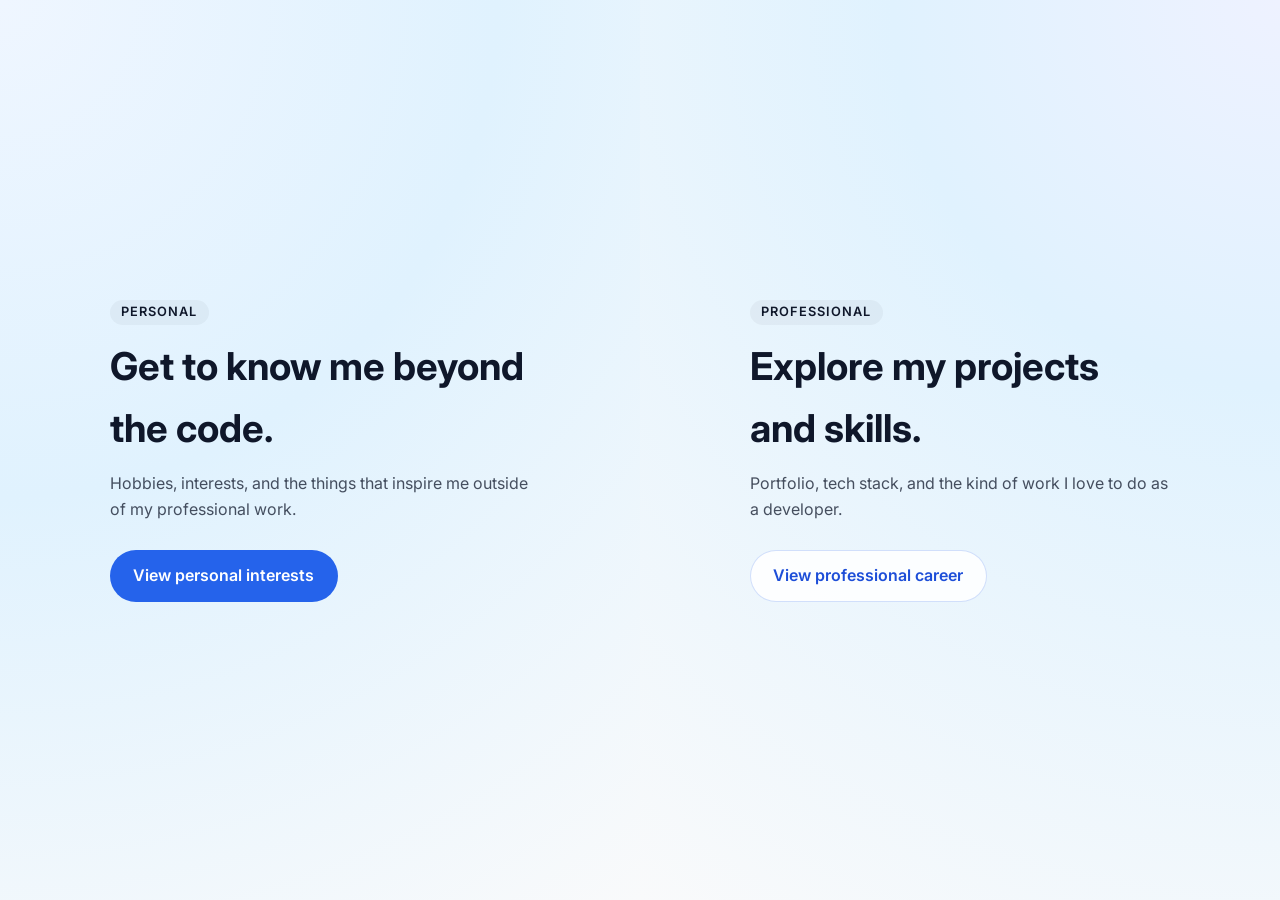
==== index.html @ aa174699 "Add admin login and editable projects Co-authored-by: Cursor <cursoragent@cursor.com>" ====
<!DOCTYPE html>
<html lang="en">
<head>
  <meta charset="UTF-8" />
  <meta name="viewport" content="width=device-width, initial-scale=1.0" />
  <title>Yash Sanghi • Portfolio</title>
  <meta name="description"
    content="Portfolio of Yash Sanghi, a B.Tech student and full‑stack web developer building clean, modern web applications." />
  <link rel="preconnect" href="https://fonts.googleapis.com">
  <link rel="preconnect" href="https://fonts.gstatic.com" crossorigin>
  <link
    href="https://fonts.googleapis.com/css2?family=Inter:wght@400;500;600;700&display=swap"
    rel="stylesheet">
  <link rel="stylesheet" href="styles.css" />
</head>
<body class="splash-body page">
  <main class="splash">
    <div class="splash-panel splash-panel--left">
      <div class="splash-content">
        <p class="splash-eyebrow">Personal</p>
        <h1>Get to know me beyond the code.</h1>
        <p class="splash-text">
          Hobbies, interests, and the things that inspire me outside of my professional work.
        </p>
        <a href="personal.html" class="btn splash-btn">View personal interests</a>
      </div>
    </div>
    <div class="splash-panel splash-panel--right">
      <div class="splash-content">
        <p class="splash-eyebrow">Professional</p>
        <h1>Explore my projects and skills.</h1>
        <p class="splash-text">
          Portfolio, tech stack, and the kind of work I love to do as a developer.
        </p>
        <a href="professional.html" class="btn-ghost splash-btn">View professional career</a>
      </div>
    </div>
  </main>

  <script src="script.js"></script>
</body>
</html>
---- styles.css ----
/* --- Base Reset --- */
* {
  box-sizing: border-box;
}

html {
  scroll-behavior: smooth;
}

body,
.page {
  margin: 0;
  font-family: 'Inter', system-ui, -apple-system, BlinkMacSystemFont, 'Segoe UI', sans-serif;
  color: #0f172a;
  background: radial-gradient(circle at top left, #e0f2fe 0, #f9fafb 45%, #eff6ff 100%);
  line-height: 1.6;
}

.page {
  opacity: 1;
  transform: translateY(0);
  transition: opacity 0.35s ease, transform 0.35s ease;
}

.page.page-enter {
  opacity: 1;
  transform: translateY(0);
}

.page.page-leave {
  opacity: 0;
  transform: translateY(8px);
}

.splash-body {
  min-height: 100vh;
}

a {
  color: inherit;
  text-decoration: none;
}

.container {
  width: min(1100px, 92%);
  margin: 0 auto;
}

h1, h2, h3, h4, h5 {
  margin: 0;
  font-weight: 700;
}

p {
  margin: 0;
}

button,
input,
textarea {
  font-family: inherit;
}

/* --- Splash --- */
.splash {
  display: grid;
  grid-template-columns: repeat(2, minmax(0, 1fr));
  min-height: 100vh;
}

.splash-panel {
  position: relative;
  display: flex;
  align-items: center;
  justify-content: center;
  padding: 2.5rem 2rem;
  color: #0f172a;
}

.splash-panel--left {
  background: radial-gradient(circle at top left, #eff6ff 0, #e0f2fe 45%, #f9fafb 100%);
}

.splash-panel--right {
  background: radial-gradient(circle at top right, #eef2ff 0, #e0f2fe 35%, #f9fafb 100%);
}

.splash-content {
  max-width: 420px;
}

.splash-eyebrow {
  display: inline-flex;
  padding: 0.15rem 0.7rem;
  border-radius: 999px;
  background: rgba(15, 23, 42, 0.04);
  font-size: 0.8rem;
  font-weight: 600;
  text-transform: uppercase;
  letter-spacing: 0.08em;
  margin-bottom: 0.7rem;
}

.splash h1 {
  font-size: clamp(1.9rem, 4vw, 2.4rem);
  margin-bottom: 0.75rem;
}

.splash-text {
  max-width: 420px;
  color: rgba(15, 23, 42, 0.75);
  margin-bottom: 1.5rem;
}

.splash-btn {
  margin-top: 0.25rem;
}

/* --- Header --- */
.site-header {
  position: sticky;
  top: 0;
  background: rgba(255, 255, 255, 0.94);
  border-bottom: 1px solid rgba(15, 23, 42, 0.08);
  z-index: 20;
}

.header-inner {
  display: flex;
  align-items: center;
  justify-content: space-between;
  gap: 1.5rem;
  padding: 1rem 0;
}

.brand h1 {
  font-size: 1.35rem;
  letter-spacing: -0.02em;
}

.subtitle {
  margin-top: 0.25rem;
  font-size: 0.85rem;
  color: rgba(15, 23, 42, 0.7);
}

.nav {
  display: flex;
  gap: 1.25rem;
}

.nav a {
  padding: 0.4rem 0.2rem;
  font-weight: 600;
  border-radius: 6px;
  transition: background 120ms ease;
}

.nav a:hover {
  background: rgba(15, 23, 42, 0.08);
}

.menu-toggle {
  display: none;
  border: 0;
  background: none;
  cursor: pointer;
  padding: 0.5rem;
  border-radius: 8px;
}

.menu-toggle span {
  display: block;
  width: 22px;
  height: 2px;
  margin: 4px 0;
  background: #0f172a;
  border-radius: 1px;
  transition: transform 0.21s ease, opacity 0.21s ease;
}

.menu-toggle.open span:nth-child(1) {
  transform: translateY(6px) rotate(45deg);
}

.menu-toggle.open span:nth-child(2) {
  opacity: 0;
}

.menu-toggle.open span:nth-child(3) {
  transform: translateY(-6px) rotate(-45deg);
}

/* --- Hero --- */
.hero {
  padding: 4rem 0 3rem;
}

.hero-content {
  max-width: 520px;
}

.eyebrow {
  display: inline-flex;
  align-items: center;
  gap: 0.4rem;
  padding: 0.2rem 0.7rem;
  border-radius: 999px;
  background: rgba(15, 23, 42, 0.04);
  color: rgba(15, 23, 42, 0.8);
  font-size: 0.8rem;
  font-weight: 600;
  text-transform: uppercase;
  letter-spacing: 0.08em;
  margin-bottom: 0.9rem;
}

.hero h2 {
  font-size: clamp(2rem, 4vw, 2.7rem);
  margin-bottom: 1rem;
}

.hero p {
  margin: 0 0 1.5rem;
  color: rgba(15, 23, 42, 0.75);
  font-size: 1.05rem;
}

.hero-actions {
  display: flex;
  flex-wrap: wrap;
  gap: 0.75rem;
  margin-bottom: 1.2rem;
}

.hero-meta {
  display: flex;
  flex-wrap: wrap;
  gap: 0.75rem;
  font-size: 0.9rem;
  color: rgba(15, 23, 42, 0.7);
}

.hero-meta span {
  padding: 0.25rem 0.7rem;
  border-radius: 999px;
  background: rgba(15, 23, 42, 0.03);
}

.btn {
  display: inline-flex;
  align-items: center;
  justify-content: center;
  gap: 0.45rem;
  padding: 0.75rem 1.4rem;
  border-radius: 999px;
  border: 1px solid transparent;
  background: #2563eb;
  color: #fff;
  font-weight: 600;
  cursor: pointer;
  transition: transform 0.17s ease, background 0.17s ease;
}

.btn:hover {
  background: #1d4ed8;
  transform: translateY(-1px);
}

.btn-ghost {
  display: inline-flex;
  align-items: center;
  justify-content: center;
  padding: 0.75rem 1.4rem;
  border-radius: 999px;
  border: 1px solid rgba(37, 99, 235, 0.2);
  background: rgba(255, 255, 255, 0.85);
  color: #1d4ed8;
  font-weight: 600;
  cursor: pointer;
  transition: background 0.17s ease, transform 0.17s ease, box-shadow 0.17s ease;
}

.btn-ghost:hover {
  background: #eff6ff;
  box-shadow: 0 10px 22px rgba(37, 99, 235, 0.12);
  transform: translateY(-1px);
}

.hero-image {
  display: none;
}

.avatar {
  width: 160px;
  height: 160px;
  border-radius: 24px;
  background: linear-gradient(135deg, #2563eb, #9333ea);
  display: grid;
  place-items: center;
  font-size: 3.2rem;
  font-weight: 900;
  color: white;
  box-shadow: 0 18px 40px rgba(15, 23, 42, 0.12);
}

/* --- Sections --- */
.section {
  padding: 3.5rem 0;
}

.section-alt {
  background: #ffffff;
}

.section h3 {
  font-size: 1.9rem;
  margin-bottom: 1.25rem;
}

.section p {
  color: rgba(15, 23, 42, 0.75);
  max-width: 680px;
  margin-bottom: 1.75rem;
}

.cards {
  display: grid;
  gap: 1.25rem;
  grid-template-columns: repeat(auto-fit, minmax(210px, 1fr));
}

.about-layout {
  display: grid;
  gap: 2rem;
  grid-template-columns: minmax(0, 1.4fr) minmax(0, 1.3fr);
  align-items: flex-start;
}

.about-timeline {
  position: relative;
  padding-left: 1.2rem;
  border-left: 2px solid rgba(15, 23, 42, 0.07);
  display: grid;
  gap: 1.4rem;
}

.timeline-item {
  position: relative;
  padding-left: 0.4rem;
}

.timeline-item::before {
  content: "";
  position: absolute;
  left: -1.2rem;
  top: 0.4rem;
  width: 10px;
  height: 10px;
  border-radius: 999px;
  background: #2563eb;
  box-shadow: 0 0 0 4px rgba(37, 99, 235, 0.15);
}

.timeline-label {
  display: inline-flex;
  padding: 0.15rem 0.55rem;
  border-radius: 999px;
  background: rgba(15, 23, 42, 0.04);
  font-size: 0.75rem;
  font-weight: 600;
  text-transform: uppercase;
  letter-spacing: 0.08em;
  color: rgba(15, 23, 42, 0.75);
  margin-bottom: 0.3rem;
}

.timeline-item h4 {
  margin-bottom: 0.25rem;
}

.card {
  padding: 1.35rem;
  border-radius: 16px;
  background: rgba(255, 255, 255, 0.7);
  border: 1px solid rgba(15, 23, 42, 0.06);
  box-shadow: 0 10px 25px rgba(15, 23, 42, 0.04);
}

.card h4 {
  font-size: 1.05rem;
  margin-bottom: 0.75rem;
}

/* --- Skills --- */
.skill-grid {
  display: grid;
  gap: 1.25rem;
  grid-template-columns: repeat(auto-fit, minmax(220px, 1fr));
}

.skill {
  padding: 1.3rem;
  border-radius: 16px;
  background: rgba(15, 23, 42, 0.04);
  border: 1px solid rgba(15, 23, 42, 0.08);
}

.skill h4 {
  margin-bottom: 0.65rem;
}

.pill-row {
  display: flex;
  flex-wrap: wrap;
  gap: 0.4rem;
}

.pill {
  padding: 0.25rem 0.65rem;
  border-radius: 999px;
  background: rgba(255, 255, 255, 0.9);
  border: 1px solid rgba(15, 23, 42, 0.08);
  font-size: 0.8rem;
  color: rgba(15, 23, 42, 0.85);
}

/* --- Projects --- */
.project-grid {
  display: grid;
  gap: 1.4rem;
  grid-template-columns: repeat(auto-fit, minmax(260px, 1fr));
}

.project {
  padding: 1.35rem;
  border-radius: 16px;
  background: rgba(255, 255, 255, 0.75);
  border: 1px solid rgba(15, 23, 42, 0.06);
  box-shadow: 0 10px 24px rgba(15, 23, 42, 0.05);
  display: flex;
  flex-direction: column;
  gap: 1rem;
}

.project-header {
  display: flex;
  justify-content: space-between;
  align-items: center;
  gap: 0.75rem;
}

.project h4 {
  font-size: 1.15rem;
}

.project-tag {
  padding: 0.18rem 0.6rem;
  border-radius: 999px;
  background: rgba(37, 99, 235, 0.08);
  color: #1d4ed8;
  font-size: 0.75rem;
  font-weight: 600;
  text-transform: uppercase;
  letter-spacing: 0.08em;
}

.project-meta {
  display: flex;
  flex-wrap: wrap;
  gap: 0.35rem;
  font-size: 0.8rem;
  color: rgba(15, 23, 42, 0.75);
}

.project-meta span {
  padding: 0.25rem 0.6rem;
  border-radius: 999px;
  background: rgba(15, 23, 42, 0.03);
}

/* --- Competitive programming block --- */
.cp-block {
  margin-top: 2.5rem;
}

.cp-block h4 {
  margin-bottom: 0.4rem;
}

.cp-subtitle {
  margin-bottom: 1.4rem;
}

.cp-updated {
  margin-bottom: 1rem;
  font-size: 0.9rem;
  color: rgba(15, 23, 42, 0.66);
}

.cp-refresh-row {
  display: flex;
  align-items: center;
  gap: 0.7rem;
  flex-wrap: wrap;
  margin-bottom: 1rem;
}

.cp-refresh-btn {
  border: 1px solid rgba(37, 99, 235, 0.25);
  background: #eff6ff;
  color: #1d4ed8;
  border-radius: 999px;
  padding: 0.42rem 0.9rem;
  font-weight: 600;
  cursor: pointer;
  transition: transform 0.15s ease, box-shadow 0.15s ease, background 0.15s ease;
}

.cp-refresh-btn:hover {
  background: #dbeafe;
  box-shadow: 0 8px 18px rgba(37, 99, 235, 0.14);
  transform: translateY(-1px);
}

.cp-refresh-status {
  font-size: 0.86rem;
  color: rgba(15, 23, 42, 0.62);
}

.cp-grid {
  display: grid;
  gap: 1.1rem;
  grid-template-columns: repeat(auto-fit, minmax(230px, 1fr));
}

.cp-card {
  padding: 1rem 1.15rem;
  border-radius: 14px;
  border: 1px solid rgba(15, 23, 42, 0.08);
  background: rgba(255, 255, 255, 0.9);
}

.cp-header {
  display: flex;
  justify-content: space-between;
  align-items: center;
  gap: 0.5rem;
  margin-bottom: 0.6rem;
}

.cp-card h5 {
  margin: 0;
  font-size: 1rem;
}

.cp-card ul {
  margin: 0;
  padding-left: 1rem;
  font-size: 0.9rem;
  color: rgba(15, 23, 42, 0.8);
}

.cp-card li + li {
  margin-top: 0.2rem;
}

.cp-card a {
  color: #2563eb;
  font-weight: 600;
}

.cp-card a:hover {
  color: #1e40af;
}

.cp-placeholder {
  color: rgba(15, 23, 42, 0.55);
  font-style: italic;
}

/* --- CP performance charts (Chart.js) --- */
.cp-chart-card {
  margin-top: 1.75rem;
  padding: 1.25rem 1.35rem;
  border-radius: 16px;
  background: rgba(255, 255, 255, 0.85);
  border: 1px solid rgba(15, 23, 42, 0.08);
  box-shadow: 0 10px 28px rgba(15, 23, 42, 0.06);
}

.cp-chart-card h4 {
  margin-bottom: 0.75rem;
  font-size: 1.1rem;
}

.cp-chart-wrap {
  position: relative;
  height: min(320px, 55vh);
  max-width: 100%;
}

.cp-chart-wrap canvas {
  max-height: 100%;
}

.project-link {
  margin-top: auto;
  font-weight: 600;
  color: #2563eb;
  transition: color 0.15s ease;
}

.project-link:hover {
  color: #1e40af;
}

/* --- Contact --- */
.contact-form {
  display: grid;
  gap: 1rem;
  max-width: 520px;
}

.contact-form label {
  display: grid;
  gap: 0.5rem;
  font-weight: 600;
}

.contact-form input,
.contact-form textarea {
  width: 100%;
  padding: 0.85rem 1rem;
  border-radius: 12px;
  border: 1px solid rgba(15, 23, 42, 0.15);
  background: rgba(255, 255, 255, 0.85);
  color: #0f172a;
  outline: none;
  transition: border 0.18s ease, box-shadow 0.18s ease;
}

.contact-form input:focus,
.contact-form textarea:focus {
  border-color: rgba(37, 99, 235, 0.8);
  box-shadow: 0 0 0 4px rgba(37, 99, 235, 0.12);
}

.form-status {
  font-size: 0.95rem;
  color: rgba(15, 23, 42, 0.7);
}

/* --- Footer --- */
.site-footer {
  padding: 1.6rem 0;
  border-top: 1px solid rgba(15, 23, 42, 0.08);
  background: rgba(255, 255, 255, 0.9);
}

.footer-inner {
  display: flex;
  align-items: center;
  justify-content: space-between;
  gap: 1rem;
  flex-wrap: wrap;
}

.footer-links {
  display: flex;
  gap: 1rem;
}

.footer-links a {
  color: rgba(15, 23, 42, 0.75);
  font-weight: 600;
  transition: color 0.15s ease;
}

.footer-links a:hover {
  color: rgba(15, 23, 42, 1);
}

/* --- Responsive --- */
@media (max-width: 900px) {
  .splash {
    grid-template-columns: minmax(0, 1fr);
  }

  .hero {
    padding-top: 3.2rem;
  }

  .hero-image {
    display: flex;
    justify-content: center;
    margin-top: 2.3rem;
  }
}

@media (max-width: 720px) {
  .about-layout {
    grid-template-columns: minmax(0, 1fr);
  }

  .header-inner {
    flex-wrap: wrap;
    justify-content: space-between;
  }

  .nav {
    position: absolute;
    top: 100%;
    right: 0;
    width: 100%;
    max-width: 280px;
    background: rgba(255, 255, 255, 0.96);
    transform: translateX(110%);
    transition: transform 0.2s ease;
    flex-direction: column;
    padding: 1.5rem;
    gap: 1rem;
    border-radius: 16px 0 0 16px;
    box-shadow: 0 16px 40px rgba(15, 23, 42, 0.15);
  }

  .nav--open {
    transform: translateX(0);
  }

  .menu-toggle {
    display: inline-flex;
  }

  .header-admin {
    width: 100%;
    justify-content: flex-end;
  }

  .section-head-row {
    flex-direction: column;
    align-items: stretch;
  }

  .section-head-row .btn {
    width: 100%;
    text-align: center;
  }
}

/* --- Utility --- */
.hidden {
  display: none !important;
}

/* --- Admin / editable projects --- */
.header-admin {
  display: flex;
  align-items: center;
  gap: 0.5rem;
  flex-wrap: wrap;
}

.admin-auth-badges {
  display: flex;
  align-items: center;
  gap: 0.45rem;
  flex-wrap: wrap;
}

.admin-badge {
  font-size: 0.72rem;
  font-weight: 700;
  text-transform: uppercase;
  letter-spacing: 0.06em;
  padding: 0.22rem 0.55rem;
  border-radius: 999px;
  background: rgba(16, 185, 129, 0.18);
  color: #047857;
}

.admin-sm {
  padding: 0.35rem 0.65rem !important;
  font-size: 0.82rem !important;
}

.admin-login-panel {
  background: rgba(255, 255, 255, 0.97);
  border-bottom: 1px solid rgba(15, 23, 42, 0.08);
  padding: 1rem 0;
  z-index: 25;
}

.admin-login-inner {
  max-width: 480px;
}

.admin-login-title {
  font-weight: 700;
  margin-bottom: 0.65rem;
}

.admin-login-actions {
  display: flex;
  gap: 0.5rem;
  flex-wrap: wrap;
  margin-top: 0.25rem;
}

.admin-login-note {
  margin-top: 0.75rem;
  font-size: 0.86rem;
  color: rgba(15, 23, 42, 0.65);
}

.admin-field {
  display: grid;
  gap: 0.35rem;
}

.admin-field span {
  font-weight: 600;
  font-size: 0.88rem;
}

.admin-field input,
.admin-field textarea {
  width: 100%;
  padding: 0.6rem 0.75rem;
  border-radius: 10px;
  border: 1px solid rgba(15, 23, 42, 0.14);
  background: rgba(255, 255, 255, 0.95);
}

.section-head-row {
  display: flex;
  align-items: flex-start;
  justify-content: space-between;
  gap: 1rem;
  flex-wrap: wrap;
  margin-bottom: 1.5rem;
}

.section-head-row .btn {
  flex-shrink: 0;
  align-self: center;
}

.project-actions {
  display: flex;
  flex-wrap: wrap;
  gap: 0.65rem;
  align-items: center;
  margin-top: 0.65rem;
}

.admin-projects-panel {
  margin-bottom: 1.75rem;
}

.admin-editor-title {
  margin-bottom: 0.35rem;
}

.admin-editor-hint {
  font-size: 0.88rem;
  color: rgba(15, 23, 42, 0.68);
  margin-bottom: 1rem;
}

.admin-project-list {
  display: grid;
  gap: 1rem;
  margin-bottom: 1.25rem;
}

.admin-project-card-head {
  display: flex;
  justify-content: space-between;
  align-items: center;
  margin-bottom: 0.35rem;
}

.admin-project-num {
  font-size: 0.85rem;
  font-weight: 700;
  color: rgba(15, 23, 42, 0.55);
}

.admin-delete-btn {
  border: 0;
  background: rgba(239, 68, 68, 0.12);
  color: #b91c1c;
  padding: 0.35rem 0.65rem;
  border-radius: 8px;
  font-weight: 600;
  cursor: pointer;
  font-size: 0.82rem;
}

.admin-add-card h5 {
  margin-bottom: 0.75rem;
}

.admin-modal {
  position: fixed;
  inset: 0;
  z-index: 200;
  display: flex;
  align-items: center;
  justify-content: center;
  padding: 1rem;
}

.admin-modal.admin-modal--hidden,
.admin-modal.hidden {
  display: none !important;
}

.admin-modal-backdrop {
  position: absolute;
  inset: 0;
  background: rgba(15, 23, 42, 0.5);
}

.admin-modal-card {
  position: relative;
  z-index: 1;
  max-width: 420px;
  width: 100%;
  padding: 1.25rem 1.35rem;
}

.admin-modal-card h4 {
  margin-bottom: 0.85rem;
}

.admin-modal-actions {
  display: flex;
  gap: 0.5rem;
  flex-wrap: wrap;
  margin-top: 0.5rem;
}
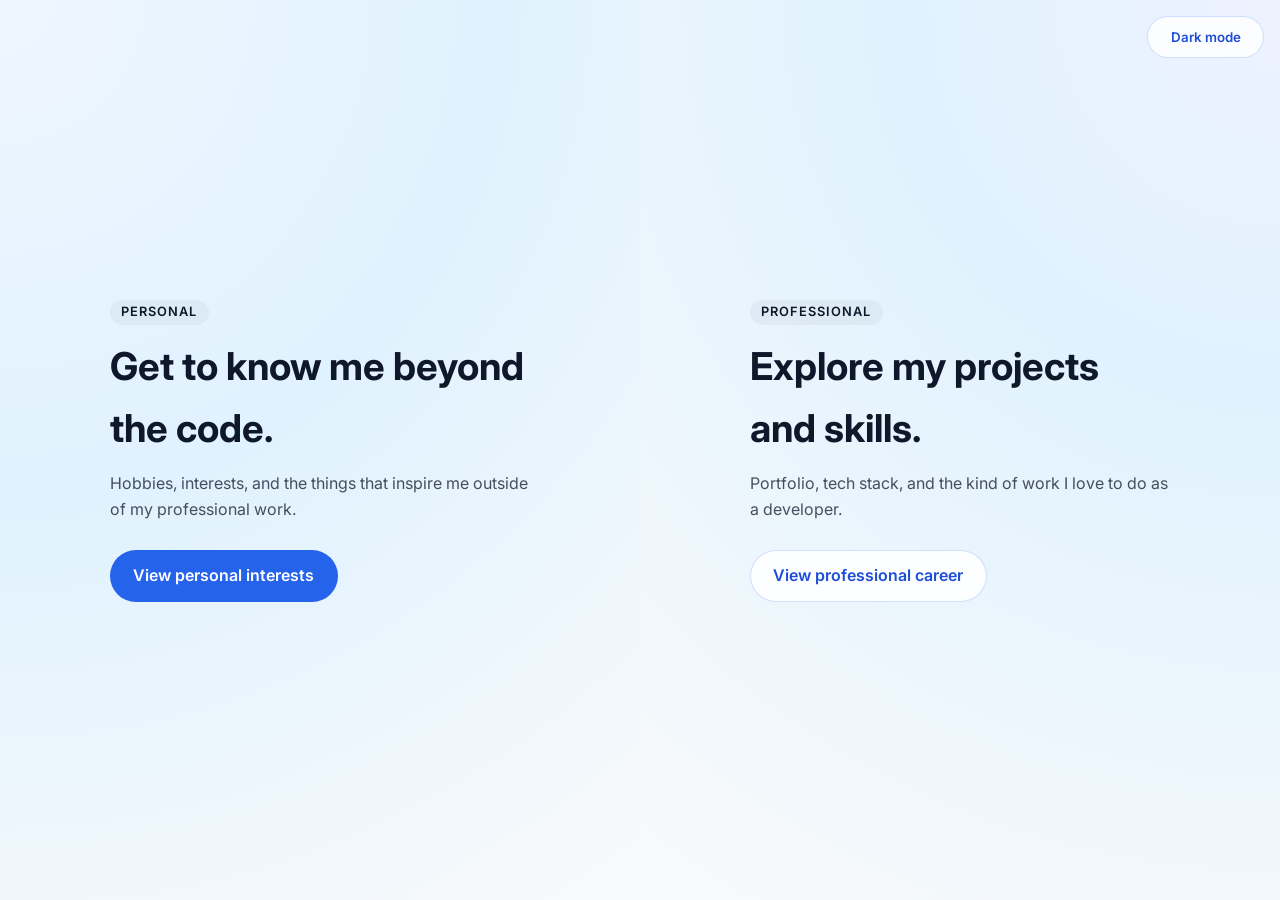
==== commit 5c9e1d60: "adding dark mode" ====
--- a/index.html
+++ b/index.html
@@ -14,6 +14,7 @@
   <link rel="stylesheet" href="styles.css" />
 </head>
 <body class="splash-body page">
+  <button type="button" class="btn-ghost theme-toggle splash-theme-toggle" data-theme-toggle aria-label="Toggle dark mode">Dark mode</button>
   <main class="splash">
     <div class="splash-panel splash-panel--left">
       <div class="splash-content">
--- a/styles.css
+++ b/styles.css
@@ -34,6 +34,7 @@
 
 .splash-body {
   min-height: 100vh;
+  position: relative;
 }
 
 a {
@@ -114,6 +115,13 @@
 
 .splash-btn {
   margin-top: 0.25rem;
+}
+
+.splash-theme-toggle {
+  position: fixed;
+  top: 1rem;
+  right: 1rem;
+  z-index: 35;
 }
 
 /* --- Header --- */
@@ -784,6 +792,10 @@
   font-size: 0.82rem !important;
 }
 
+.theme-toggle {
+  min-width: 110px;
+}
+
 .admin-login-panel {
   background: rgba(255, 255, 255, 0.97);
   border-bottom: 1px solid rgba(15, 23, 42, 0.08);
@@ -941,3 +953,186 @@
   flex-wrap: wrap;
   margin-top: 0.5rem;
 }
+
+/* --- Admin splash login --- */
+.admin-splash {
+  position: fixed;
+  inset: 0;
+  z-index: 220;
+  display: flex;
+  align-items: center;
+  justify-content: center;
+  padding: 1rem;
+}
+
+.admin-splash-backdrop {
+  position: absolute;
+  inset: 0;
+  background:
+    radial-gradient(circle at 18% 20%, rgba(37, 99, 235, 0.35), transparent 42%),
+    radial-gradient(circle at 82% 75%, rgba(147, 51, 234, 0.28), transparent 45%),
+    rgba(2, 6, 23, 0.78);
+  backdrop-filter: blur(7px);
+}
+
+.admin-splash-card {
+  position: relative;
+  z-index: 1;
+  width: min(440px, 94vw);
+  border-radius: 20px;
+  padding: 1.4rem 1.3rem;
+  background: linear-gradient(150deg, rgba(255, 255, 255, 0.96), rgba(239, 246, 255, 0.92));
+  border: 1px solid rgba(255, 255, 255, 0.7);
+  box-shadow: 0 20px 50px rgba(15, 23, 42, 0.34), 0 0 0 1px rgba(37, 99, 235, 0.12);
+}
+
+.admin-splash-kicker {
+  display: inline-flex;
+  margin-bottom: 0.55rem;
+  padding: 0.18rem 0.6rem;
+  border-radius: 999px;
+  font-size: 0.74rem;
+  font-weight: 700;
+  letter-spacing: 0.08em;
+  text-transform: uppercase;
+  background: rgba(37, 99, 235, 0.12);
+  color: #1d4ed8;
+}
+
+.admin-splash-card h4 {
+  font-size: 1.45rem;
+  margin-bottom: 0.42rem;
+}
+
+.admin-splash-copy {
+  margin-bottom: 0.95rem;
+  color: rgba(15, 23, 42, 0.72);
+}
+
+/* --- Dark mode + glow aesthetics --- */
+.theme-dark {
+  color: #dbeafe;
+  background:
+    radial-gradient(circle at 15% 15%, rgba(30, 64, 175, 0.55), transparent 42%),
+    radial-gradient(circle at 80% 10%, rgba(147, 51, 234, 0.32), transparent 35%),
+    radial-gradient(circle at 50% 100%, rgba(15, 118, 110, 0.3), transparent 38%),
+    #030712;
+}
+
+.theme-dark .site-header {
+  background: rgba(2, 6, 23, 0.88);
+  border-bottom-color: rgba(148, 163, 184, 0.25);
+  backdrop-filter: blur(8px);
+}
+
+.theme-dark .subtitle,
+.theme-dark .section p,
+.theme-dark .hero p,
+.theme-dark .hero-meta,
+.theme-dark .form-status,
+.theme-dark .admin-editor-hint,
+.theme-dark .cp-refresh-status,
+.theme-dark .cp-updated {
+  color: rgba(203, 213, 225, 0.82);
+}
+
+.theme-dark .nav a:hover,
+.theme-dark .hero-meta span,
+.theme-dark .timeline-label,
+.theme-dark .project-meta span {
+  background: rgba(30, 41, 59, 0.8);
+}
+
+.theme-dark .btn {
+  background: linear-gradient(135deg, #2563eb, #7c3aed);
+  box-shadow: 0 0 24px rgba(59, 130, 246, 0.35);
+}
+
+.theme-dark .btn:hover {
+  background: linear-gradient(135deg, #1d4ed8, #6d28d9);
+}
+
+.theme-dark .btn-ghost,
+.theme-dark .cp-refresh-btn {
+  background: rgba(15, 23, 42, 0.74);
+  color: #bfdbfe;
+  border-color: rgba(59, 130, 246, 0.35);
+}
+
+.theme-dark .btn-ghost:hover,
+.theme-dark .cp-refresh-btn:hover {
+  background: rgba(30, 41, 59, 0.92);
+  box-shadow: 0 0 18px rgba(59, 130, 246, 0.26);
+}
+
+.theme-dark .card,
+.theme-dark .project,
+.theme-dark .cp-card,
+.theme-dark .cp-chart-card,
+.theme-dark .skill,
+.theme-dark .admin-modal-card,
+.theme-dark .admin-splash-card {
+  background: rgba(15, 23, 42, 0.78);
+  border-color: rgba(96, 165, 250, 0.24);
+  box-shadow: 0 12px 34px rgba(2, 6, 23, 0.5), 0 0 22px rgba(37, 99, 235, 0.15);
+}
+
+.theme-dark .pill {
+  background: rgba(30, 41, 59, 0.84);
+  border-color: rgba(148, 163, 184, 0.35);
+  color: #dbeafe;
+}
+
+.theme-dark .project-link,
+.theme-dark .cp-card a {
+  color: #93c5fd;
+}
+
+.theme-dark .project-link:hover,
+.theme-dark .cp-card a:hover {
+  color: #bfdbfe;
+}
+
+.theme-dark .admin-field input,
+.theme-dark .admin-field textarea,
+.theme-dark .contact-form input,
+.theme-dark .contact-form textarea {
+  background: rgba(2, 6, 23, 0.9);
+  color: #e2e8f0;
+  border-color: rgba(148, 163, 184, 0.28);
+}
+
+.theme-dark .section-alt,
+.theme-dark .site-footer {
+  background: rgba(2, 6, 23, 0.55);
+  border-color: rgba(148, 163, 184, 0.22);
+}
+
+.theme-dark .footer-links a {
+  color: #cbd5e1;
+}
+
+.theme-dark .footer-links a:hover {
+  color: #e2e8f0;
+}
+
+.theme-dark .menu-toggle span {
+  background: #e2e8f0;
+}
+
+.theme-dark .splash-panel--left {
+  background: radial-gradient(circle at top left, #0f172a 0, #1e1b4b 45%, #020617 100%);
+}
+
+.theme-dark .splash-panel--right {
+  background: radial-gradient(circle at top right, #0b1120 0, #1d4ed8 35%, #020617 100%);
+}
+
+.theme-dark .splash-text {
+  color: rgba(226, 232, 240, 0.84);
+}
+
+.theme-dark .splash-eyebrow {
+  background: rgba(148, 163, 184, 0.16);
+  color: #bfdbfe;
+}
